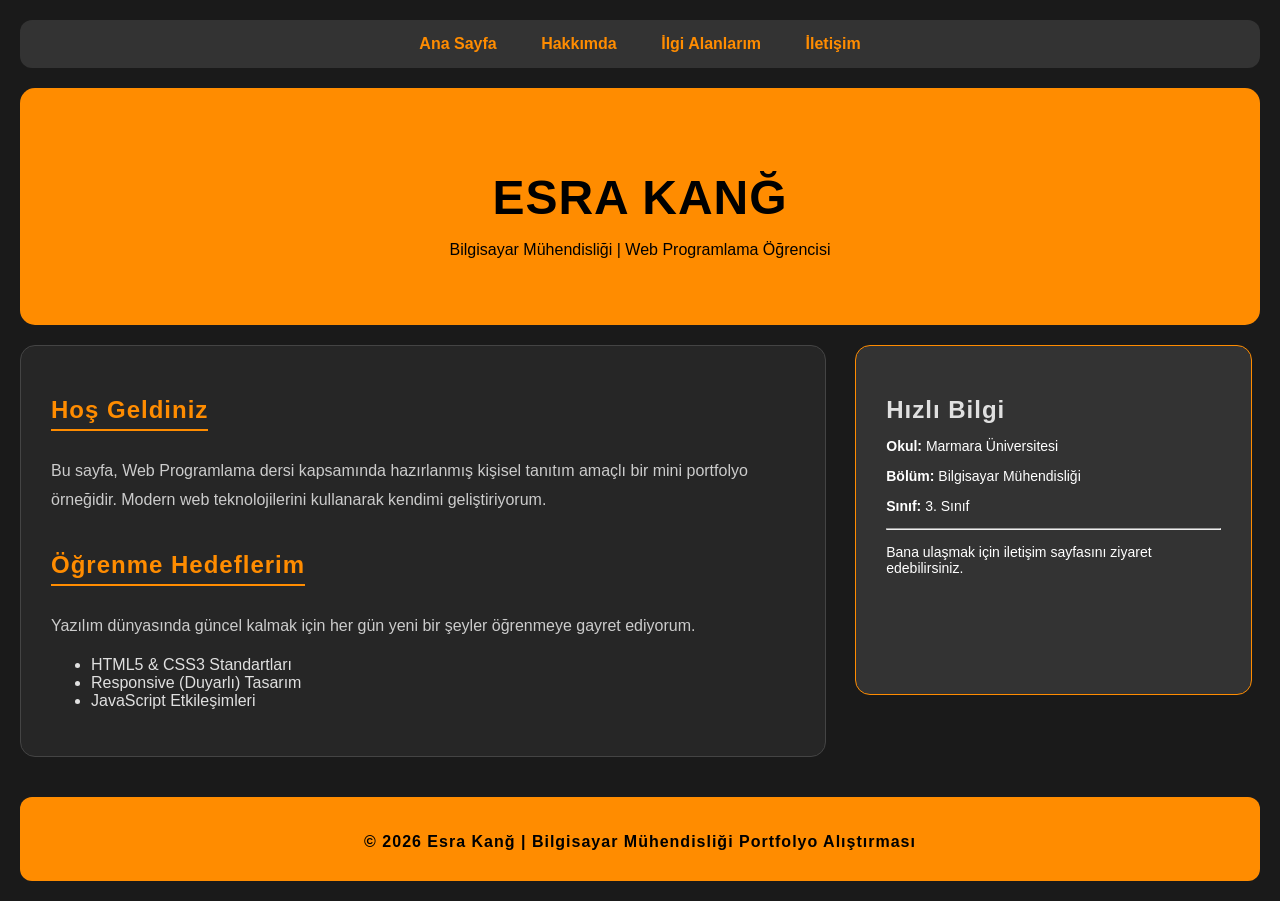
==== index.html @ e982a9cb "style.css eklendi" ====
<!DOCTYPE html>
<html lang="tr">
<head>
    <meta charset="UTF-8">
    <title>Esra Kanğ - Portfolyo</title>
    <link rel="stylesheet" href="style.css">
</head>
<body>

    <nav>
        <ul>
            <li><a href="index.html">Ana Sayfa</a></li>
            <li><a href="about.html">Hakkımda</a></li>
            <li><a href="interests.html">İlgi Alanlarım</a></li>
            <li><a href="contact.html">İletişim</a></li>
        </ul>
    </nav>

    <header>
        <h1>Esra Kanğ</h1>
        <p>Bilgisayar Mühendisliği | Web Programlama Öğrencisi</p>
    </header>

    <div class="container">
        <main>
            <h2>Hoş Geldiniz</h2>
            <p>Bu sayfa, Web Programlama dersi kapsamında hazırlanmış kişisel tanıtım amaçlı bir mini portfolyo örneğidir. Modern web teknolojilerini kullanarak kendimi geliştiriyorum.</p>
            
            <h2>Öğrenme Hedeflerim</h2>
            <p>Yazılım dünyasında güncel kalmak için her gün yeni bir şeyler öğrenmeye gayret ediyorum.</p>
            <ul>
                <li>HTML5 & CSS3 Standartları</li>
                <li>Responsive (Duyarlı) Tasarım</li>
                <li>JavaScript Etkileşimleri</li>
            </ul>
        </main>

        <aside>
            <h2>Hızlı Bilgi</h2>
            <p><strong>Okul:</strong> Marmara Üniversitesi</p>
            <p><strong>Bölüm:</strong> Bilgisayar Mühendisliği</p>
            <p><strong>Sınıf:</strong> 3. Sınıf</p>
            <hr>
            <p>Bana ulaşmak için iletişim sayfasını ziyaret edebilirsiniz.</p>
        </aside>
    </div>

    <footer>
        <p>© 2026 Esra Kanğ | Bilgisayar Mühendisliği Portfolyo Alıştırması</p>
    </footer>

</body>
</html>
---- style.css ----
/* GENEL AYARLAR */
body {
    font-family: 'Segoe UI', sans-serif;
    background-color: #1a1a1a; /* Koyu Siyah/Gri Arka Plan */
    color: #e0e0e0; /* Açık Gri Yazı Rengi */
    margin: 0;
    padding: 20px;
}

/* GRUP SEÇİCİ */
h1, h2, footer p {
    margin-bottom: 10px;
    letter-spacing: 1px;
}

/* HEADER - KOMPLE TURUNCU ALAN */
header {
    background-color: #ff8c00; /* Canlı Turuncu */
    color: #000; /* Turuncu üstüne siyah yazı daha okunaklı ve profesyonel durur */
    padding: 50px 20px;
    text-align: center;
    border-radius: 15px; /* Yumuşak Köşeler */
    margin-bottom: 20px;
}

header h1 {
    font-size: 3em;
    text-transform: uppercase;
}

/* NAVİGASYON */
nav {
    background-color: #333; /* Koyu Gri */
    padding: 15px;
    border-radius: 12px;
    margin-bottom: 20px;
    text-align: center;
}

nav ul {
    list-style: none;
    padding: 0;
    margin: 0;
}

nav ul li {
    display: inline-block; /* Hocanın istediği şart */
    margin: 0 20px;
}

nav ul li a {
    text-decoration: none;
    color: #ff8c00; /* Linkler turuncu */
    font-weight: bold;
    transition: 0.4s;
}

nav ul li a:hover {
    color: #fff;
    text-shadow: 0 0 5px #ff8c00; /* Parlama efekti */
}

/* İÇERİK ALANI */
.container {
    width: 100%;
}

main, aside {
    display: inline-block; /* Yan yana getirme */
    vertical-align: top;
    box-sizing: border-box;
    padding: 30px;
    border-radius: 15px;
    min-height: 350px;
}

main {
    width: 65%;
    background-color: #262626; /* Bir tık daha açık siyah */
    margin-right: 2%;
    border: 1px solid #444; /* İnce belirginlik çizgisi */
}

aside {
    width: 32%;
    background-color: #333; /* Yan menü */
    border: 1px solid #ff8c00; /* Yan menüye turuncu çerçeve */
}

/* HİYERARŞİK SEÇİCİLER */
main h2 {
    color: #ff8c00; /* İçerik başlıkları turuncu */
    border-bottom: 2px solid #ff8c00;
    display: inline-block;
    padding-bottom: 5px;
}

main p {
    line-height: 1.8;
    text-align: left;
    color: #ccc;
}

aside p {
    font-size: 14px;
    color: #fff;
}

/* FOOTER */
footer {
    text-align: center;
    margin-top: 40px;
    padding: 20px;
    background-color: #ff8c00; /* Alt kısım da turuncu */
    color: #000;
    font-weight: bold;
    border-radius: 12px;
}
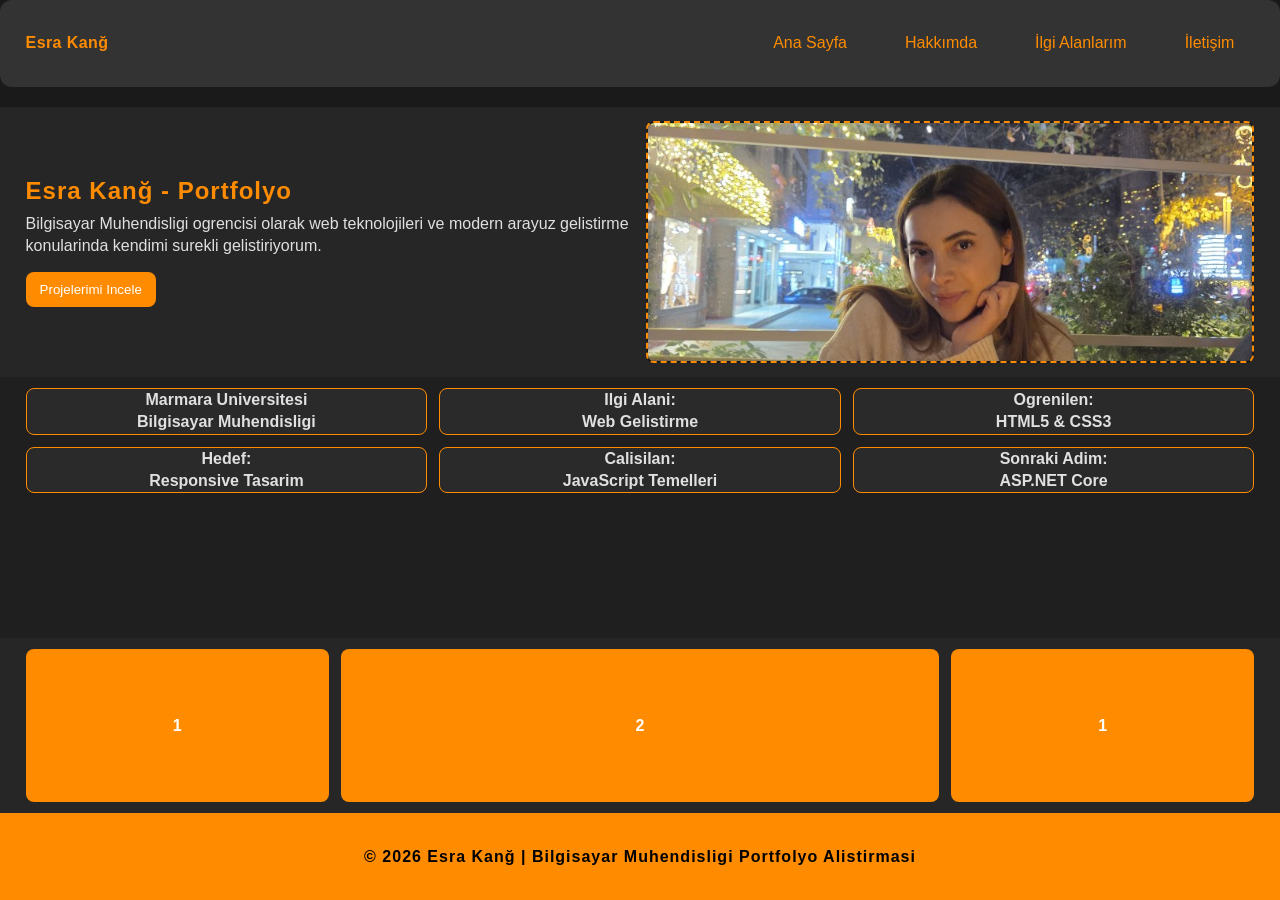
==== commit e46c621c: "flexbox lab" ====
--- a/index.html
+++ b/index.html
@@ -5,49 +5,47 @@
     <title>Esra Kanğ - Portfolyo</title>
     <link rel="stylesheet" href="style.css">
 </head>
-<body>
+<body class="flex-lab">
+    <div class="wrapper">
+        <nav class="navbar">
+            <div class="logo">Esra Kanğ</div>
+            <ul class="nav-links">
+                <li><a href="index.html">Ana Sayfa</a></li>
+                <li><a href="about.html">Hakkımda</a></li>
+                <li><a href="interests.html">İlgi Alanlarım</a></li>
+                <li><a href="contact.html">İletişim</a></li>
+            </ul>
+        </nav>
 
-    <nav>
-        <ul>
-            <li><a href="index.html">Ana Sayfa</a></li>
-            <li><a href="about.html">Hakkımda</a></li>
-            <li><a href="interests.html">İlgi Alanlarım</a></li>
-            <li><a href="contact.html">İletişim</a></li>
-        </ul>
-    </nav>
+        <section class="hero">
+            <div class="hero-text">
+                <h1>Esra Kanğ - Portfolyo</h1>
+                <p>Bilgisayar Muhendisligi ogrencisi olarak web teknolojileri ve modern arayuz gelistirme konularinda kendimi surekli gelistiriyorum.</p>
+                <button type="button">Projelerimi Incele</button>
+            </div>
+            <div class="hero-image" aria-label="Profil alani">
+                <img src="images/profil.png" alt="Esra Kanğ profil fotografi">
+            </div>
+        </section>
 
-    <header>
-        <h1>Esra Kanğ</h1>
-        <p>Bilgisayar Mühendisliği | Web Programlama Öğrencisi</p>
-    </header>
+        <section class="cards">
+            <article class="card">Marmara Universitesi<br>Bilgisayar Muhendisligi</article>
+            <article class="card">Ilgi Alani:<br>Web Gelistirme</article>
+            <article class="card">Ogrenilen:<br>HTML5 & CSS3</article>
+            <article class="card">Hedef:<br>Responsive Tasarim</article>
+            <article class="card">Calisilan:<br>JavaScript Temelleri</article>
+            <article class="card">Sonraki Adim:<br>ASP.NET Core</article>
+        </section>
 
-    <div class="container">
-        <main>
-            <h2>Hoş Geldiniz</h2>
-            <p>Bu sayfa, Web Programlama dersi kapsamında hazırlanmış kişisel tanıtım amaçlı bir mini portfolyo örneğidir. Modern web teknolojilerini kullanarak kendimi geliştiriyorum.</p>
-            
-            <h2>Öğrenme Hedeflerim</h2>
-            <p>Yazılım dünyasında güncel kalmak için her gün yeni bir şeyler öğrenmeye gayret ediyorum.</p>
-            <ul>
-                <li>HTML5 & CSS3 Standartları</li>
-                <li>Responsive (Duyarlı) Tasarım</li>
-                <li>JavaScript Etkileşimleri</li>
-            </ul>
-        </main>
+        <section class="grow-recap">
+            <div class="grow-box grow-1">1</div>
+            <div class="grow-box grow-2">2</div>
+            <div class="grow-box grow-3">1</div>
+        </section>
 
-        <aside>
-            <h2>Hızlı Bilgi</h2>
-            <p><strong>Okul:</strong> Marmara Üniversitesi</p>
-            <p><strong>Bölüm:</strong> Bilgisayar Mühendisliği</p>
-            <p><strong>Sınıf:</strong> 3. Sınıf</p>
-            <hr>
-            <p>Bana ulaşmak için iletişim sayfasını ziyaret edebilirsiniz.</p>
-        </aside>
+        <footer class="page-footer">
+            <p>© 2026 Esra Kanğ | Bilgisayar Muhendisligi Portfolyo Alistirmasi</p>
+        </footer>
     </div>
-
-    <footer>
-        <p>© 2026 Esra Kanğ | Bilgisayar Mühendisliği Portfolyo Alıştırması</p>
-    </footer>
-
 </body>
 </html>
--- a/style.css
+++ b/style.css
@@ -74,6 +74,19 @@
     min-height: 350px;
 }
 
+/* İletişim sayfasında main yüksekliği içeriğe göre ayarlansın */
+.contact-page main {
+    min-height: unset;
+    width: 100%;
+    margin-right: 0;
+}
+
+.about-page main {
+    min-height: unset;
+    width: 100%;
+    margin-right: 0;
+}
+
 main {
     width: 65%;
     background-color: #262626; /* Bir tık daha açık siyah */
@@ -106,7 +119,123 @@
     color: #fff;
 }
 
-/* FOOTER */
+
+/* ===== İLETİŞİM FORMU (Lab 3) ===== */
+.contact-container {
+    width: 90%;
+    max-width: 600px;
+    margin: 40px auto;
+    padding: 40px;
+    background-color: #262626;
+    border: 1px solid #ff8c00;
+    border-radius: 15px;
+    box-sizing: border-box;
+}
+
+.contact-container h2 {
+    color: #ff8c00;
+    text-align: center;
+    margin-bottom: 30px;
+    font-size: 1.6em;
+    border-bottom: 2px solid #ff8c00;
+    padding-bottom: 10px;
+}
+
+.contact-container label {
+    display: block;
+    font-weight: bold;
+    color: #e0e0e0;
+    margin-bottom: 6px;
+}
+
+input[type="text"],
+input[type="email"],
+input[type="password"],
+input[type="file"],
+select,
+textarea {
+    width: 100%;
+    padding: 12px;
+    margin-bottom: 20px;
+    background-color: #1a1a1a;
+    border: 1px solid #555;
+    border-radius: 8px;
+    color: #e0e0e0;
+    font-size: 14px;
+    box-sizing: border-box;
+}
+
+input[type="text"]:focus,
+input[type="email"]:focus,
+input[type="password"]:focus,
+select:focus,
+textarea:focus {
+    outline: none;
+    border-color: #ff8c00;
+}
+
+.radio-group,
+.checkbox-group {
+    background-color: #1a1a1a;
+    border: 1px solid #555;
+    border-radius: 8px;
+    padding: 14px 18px;
+    margin-bottom: 20px;
+}
+
+.radio-group label,
+.checkbox-group label {
+    font-weight: normal;
+    color: #ccc;
+    display: block;
+    margin-bottom: 8px;
+    cursor: pointer;
+}
+
+.radio-group label:last-child,
+.checkbox-group label:last-child {
+    margin-bottom: 0;
+}
+
+.form-buttons {
+    display: flex;
+    gap: 20px;
+    margin-top: 10px;
+}
+
+.btn-gonder {
+    flex: 1;
+    padding: 14px 20px;
+    background-color: #007bff;
+    color: #fff;
+    font-weight: bold;
+    font-size: 16px;
+    border: none;
+    border-radius: 8px;
+    cursor: pointer;
+    transition: 0.3s;
+}
+
+.btn-gonder:hover {
+    background-color: #0056b3;
+}
+
+.btn-temizle {
+    flex: 1;
+    padding: 14px 20px;
+    background-color: #dc3545;
+    color: #fff;
+    font-weight: bold;
+    font-size: 16px;
+    border: none;
+    border-radius: 8px;
+    cursor: pointer;
+    transition: 0.3s;
+}
+
+.btn-temizle:hover {
+    background-color: #a71d2a;
+}
 footer {
     text-align: center;
     margin-top: 40px;
@@ -115,4 +244,185 @@
     color: #000;
     font-weight: bold;
     border-radius: 12px;
+}
+
+/* ===== Flexbox Lab Sayfasi (PDF Gereksinimleri) ===== */
+body.flex-lab {
+    margin: 0;
+    padding: 0;
+    font-family: "Segoe UI", sans-serif;
+    background-color: #1a1a1a;
+    color: #e0e0e0;
+    overflow-x: hidden;
+}
+
+body.flex-lab .wrapper {
+    height: 100vh;
+    width: 100vw;
+    display: flex;
+    flex-direction: column;
+}
+
+body.flex-lab .navbar {
+    height: 10vh;
+    display: flex;
+    justify-content: space-between;
+    align-items: center;
+    padding: 0 2vw;
+    background-color: #333333;
+    color: #ff8c00;
+}
+
+body.flex-lab .logo {
+    font-weight: 700;
+    letter-spacing: 0.4px;
+}
+
+body.flex-lab .nav-links {
+    list-style: none;
+    display: flex;
+    gap: 18px;
+    margin: 0;
+    padding: 0;
+}
+
+body.flex-lab .nav-links a {
+    color: #ff8c00;
+    text-decoration: none;
+    font-weight: 500;
+}
+
+body.flex-lab .nav-links a:hover {
+    color: #ffffff;
+}
+
+body.flex-lab .hero {
+    height: 30vh;
+    display: flex;
+    flex-direction: row;
+    justify-content: space-between;
+    align-items: stretch;
+    gap: 16px;
+    padding: 1.6vh 2vw;
+    background-color: #262626;
+    box-sizing: border-box;
+}
+
+body.flex-lab .hero-text {
+    flex: 1;
+    display: flex;
+    flex-direction: column;
+    justify-content: center;
+}
+
+body.flex-lab .hero-text h1 {
+    margin: 0 0 8px;
+    font-size: 1.5rem;
+    color: #ff8c00;
+}
+
+body.flex-lab .hero-text p {
+    margin: 0 0 14px;
+    line-height: 1.4;
+}
+
+body.flex-lab .hero-text button {
+    width: fit-content;
+    border: none;
+    background-color: #ff8c00;
+    color: #ffffff;
+    padding: 10px 14px;
+    border-radius: 8px;
+    cursor: pointer;
+}
+
+body.flex-lab .hero-image {
+    flex: 1;
+    display: flex;
+    justify-content: center;
+    align-items: center;
+    border: 2px dashed #ff8c00;
+    border-radius: 8px;
+    background-color: #1a1a1a;
+    color: #ff8c00;
+    font-weight: 600;
+    overflow: hidden;
+}
+
+body.flex-lab .hero-image img {
+    width: 100%;
+    height: 100%;
+    object-fit: cover;
+    display: block;
+}
+
+body.flex-lab .cards {
+    height: 30vh;
+    display: flex;
+    flex-wrap: wrap;
+    gap: 12px;
+    padding: 1.2vh 2vw;
+    align-content: flex-start;
+    box-sizing: border-box;
+    background-color: #1f1f1f;
+}
+
+body.flex-lab .card {
+    flex: 1 1 calc(33.33% - 12px);
+    min-width: 180px;
+    display: flex;
+    justify-content: center;
+    align-items: center;
+    border-radius: 8px;
+    background-color: #2a2a2a;
+    border: 1px solid #ff8c00;
+    color: #e0e0e0;
+    font-weight: 600;
+    text-align: center;
+    line-height: 1.4;
+}
+
+body.flex-lab .grow-recap {
+    height: 20vh;
+    display: flex;
+    align-items: stretch;
+    gap: 12px;
+    padding: 1.2vh 2vw;
+    box-sizing: border-box;
+    background-color: #262626;
+}
+
+body.flex-lab .grow-box {
+    display: flex;
+    justify-content: center;
+    align-items: center;
+    border-radius: 8px;
+    background-color: #ff8c00;
+    color: #ffffff;
+    font-weight: 700;
+}
+
+body.flex-lab .grow-1,
+body.flex-lab .grow-3 {
+    flex-grow: 1;
+}
+
+body.flex-lab .grow-2 {
+    flex-grow: 2;
+}
+
+body.flex-lab .page-footer {
+    height: 10vh;
+    display: flex;
+    justify-content: center;
+    align-items: center;
+    margin: 0;
+    padding: 0;
+    border-radius: 0;
+    background-color: #ff8c00;
+    color: #000000;
+}
+
+body.flex-lab .page-footer p {
+    margin: 0;
 }
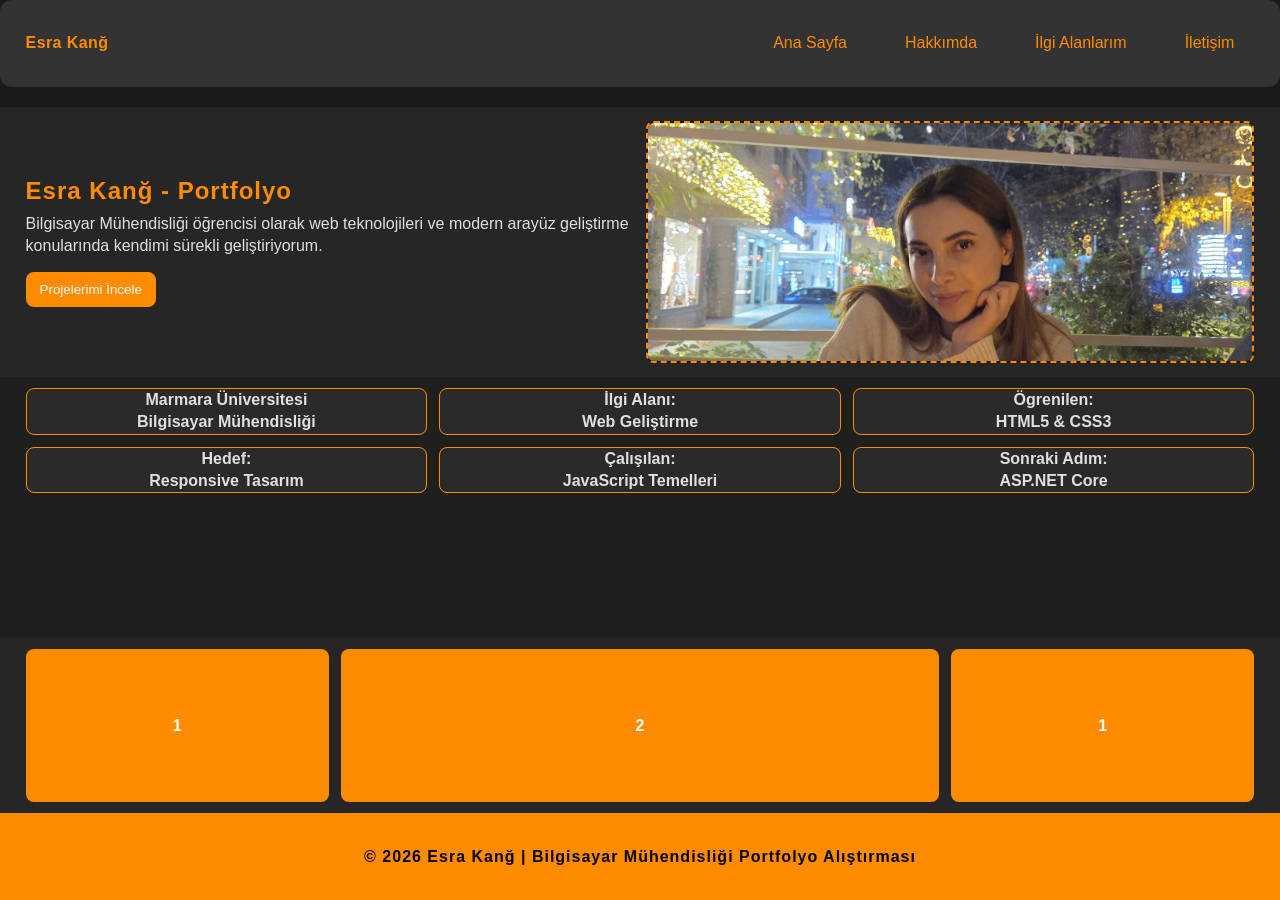
==== commit 73fd00ac: "yazım hataları giderildi." ====
--- a/index.html
+++ b/index.html
@@ -20,21 +20,21 @@
         <section class="hero">
             <div class="hero-text">
                 <h1>Esra Kanğ - Portfolyo</h1>
-                <p>Bilgisayar Muhendisligi ogrencisi olarak web teknolojileri ve modern arayuz gelistirme konularinda kendimi surekli gelistiriyorum.</p>
-                <button type="button">Projelerimi Incele</button>
+                <p>Bilgisayar Mühendisliği öğrencisi olarak web teknolojileri ve modern arayüz geliştirme konularında kendimi sürekli geliştiriyorum.</p>
+                <button type="button">Projelerimi İncele</button>
             </div>
             <div class="hero-image" aria-label="Profil alani">
-                <img src="images/profil.png" alt="Esra Kanğ profil fotografi">
+                <img src="images/profil.png" alt="Esra Kanğ profil fotografı">
             </div>
         </section>
 
         <section class="cards">
-            <article class="card">Marmara Universitesi<br>Bilgisayar Muhendisligi</article>
-            <article class="card">Ilgi Alani:<br>Web Gelistirme</article>
-            <article class="card">Ogrenilen:<br>HTML5 & CSS3</article>
-            <article class="card">Hedef:<br>Responsive Tasarim</article>
-            <article class="card">Calisilan:<br>JavaScript Temelleri</article>
-            <article class="card">Sonraki Adim:<br>ASP.NET Core</article>
+            <article class="card">Marmara Üniversitesi<br>Bilgisayar Mühendisliği</article>
+            <article class="card">İlgi Alanı:<br>Web Geliştirme</article>
+            <article class="card">Ögrenilen:<br>HTML5 & CSS3</article>
+            <article class="card">Hedef:<br>Responsive Tasarım</article>
+            <article class="card">Çalışılan:<br>JavaScript Temelleri</article>
+            <article class="card">Sonraki Adım:<br>ASP.NET Core</article>
         </section>
 
         <section class="grow-recap">
@@ -44,8 +44,8 @@
         </section>
 
         <footer class="page-footer">
-            <p>© 2026 Esra Kanğ | Bilgisayar Muhendisligi Portfolyo Alistirmasi</p>
+            <p>© 2026 Esra Kanğ | Bilgisayar Mühendisliği Portfolyo Alıştırması</p>
         </footer>
     </div>
 </body>
-</html>+</html>
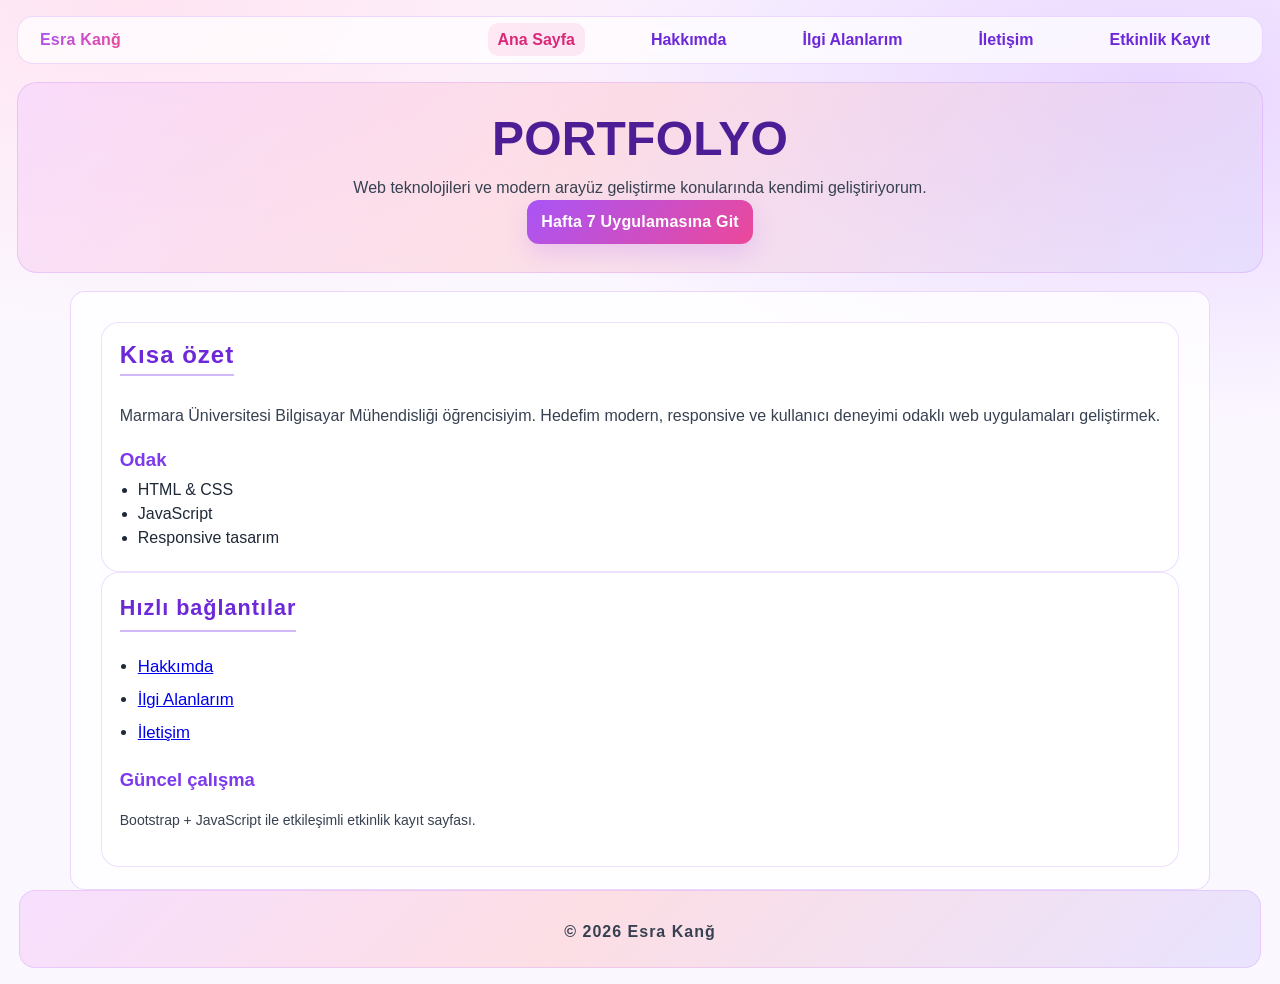
==== commit 66264f44: "Hafta 7: Bootstrap+JS sayfası ve pastel tema" ====
--- a/index.html
+++ b/index.html
@@ -2,49 +2,57 @@
 <html lang="tr">
 <head>
     <meta charset="UTF-8">
+    <meta name="viewport" content="width=device-width, initial-scale=1" />
     <title>Esra Kanğ - Portfolyo</title>
     <link rel="stylesheet" href="style.css">
 </head>
-<body class="flex-lab">
-    <div class="wrapper">
-        <nav class="navbar">
-            <div class="logo">Esra Kanğ</div>
-            <ul class="nav-links">
-                <li><a href="index.html">Ana Sayfa</a></li>
+<body class="site">
+    <div class="site-shell">
+        <nav class="site-nav" aria-label="Ana menü">
+            <a class="site-logo" href="index.html">Esra Kanğ</a>
+            <ul class="site-links">
+                <li><a href="index.html" aria-current="page">Ana Sayfa</a></li>
                 <li><a href="about.html">Hakkımda</a></li>
                 <li><a href="interests.html">İlgi Alanlarım</a></li>
                 <li><a href="contact.html">İletişim</a></li>
+                <li><a href="hafta7.html">Etkinlik Kayıt</a></li>
             </ul>
         </nav>
 
-        <section class="hero">
-            <div class="hero-text">
-                <h1>Esra Kanğ - Portfolyo</h1>
-                <p>Bilgisayar Mühendisliği öğrencisi olarak web teknolojileri ve modern arayüz geliştirme konularında kendimi sürekli geliştiriyorum.</p>
-                <button type="button">Projelerimi İncele</button>
-            </div>
-            <div class="hero-image" aria-label="Profil alani">
-                <img src="images/profil.png" alt="Esra Kanğ profil fotografı">
-            </div>
-        </section>
+        <header class="site-hero">
+            <h1>Portfolyo</h1>
+            <p>Web teknolojileri ve modern arayüz geliştirme konularında kendimi geliştiriyorum.</p>
+            <p class="hero-cta">
+                <a class="cta-button" href="hafta7.html">Hafta 7 Uygulamasına Git</a>
+            </p>
+        </header>
 
-        <section class="cards">
-            <article class="card">Marmara Üniversitesi<br>Bilgisayar Mühendisliği</article>
-            <article class="card">İlgi Alanı:<br>Web Geliştirme</article>
-            <article class="card">Ögrenilen:<br>HTML5 & CSS3</article>
-            <article class="card">Hedef:<br>Responsive Tasarım</article>
-            <article class="card">Çalışılan:<br>JavaScript Temelleri</article>
-            <article class="card">Sonraki Adım:<br>ASP.NET Core</article>
-        </section>
+        <main class="site-main two-col two-col--wide-sidebar">
+            <section class="site-card">
+                <h2>Kısa özet</h2>
+                <p>Marmara Üniversitesi Bilgisayar Mühendisliği öğrencisiyim. Hedefim modern, responsive ve kullanıcı deneyimi odaklı web uygulamaları geliştirmek.</p>
+                <h3>Odak</h3>
+                <ul>
+                    <li>HTML &amp; CSS</li>
+                    <li>JavaScript</li>
+                    <li>Responsive tasarım</li>
+                </ul>
+            </section>
 
-        <section class="grow-recap">
-            <div class="grow-box grow-1">1</div>
-            <div class="grow-box grow-2">2</div>
-            <div class="grow-box grow-3">1</div>
-        </section>
+            <aside class="site-card site-card--sidebar">
+                <h2>Hızlı bağlantılar</h2>
+                <ul>
+                    <li><a href="about.html">Hakkımda</a></li>
+                    <li><a href="interests.html">İlgi Alanlarım</a></li>
+                    <li><a href="contact.html">İletişim</a></li>
+                </ul>
+                <h3>Güncel çalışma</h3>
+                <p>Bootstrap + JavaScript ile etkileşimli etkinlik kayıt sayfası.</p>
+            </aside>
+        </main>
 
-        <footer class="page-footer">
-            <p>© 2026 Esra Kanğ | Bilgisayar Mühendisliği Portfolyo Alıştırması</p>
+        <footer class="site-footer">
+            <p>© 2026 Esra Kanğ</p>
         </footer>
     </div>
 </body>
--- a/style.css
+++ b/style.css
@@ -1,8 +1,10 @@
 /* GENEL AYARLAR */
 body {
     font-family: 'Segoe UI', sans-serif;
-    background-color: #1a1a1a; /* Koyu Siyah/Gri Arka Plan */
-    color: #e0e0e0; /* Açık Gri Yazı Rengi */
+    background: radial-gradient(1200px 600px at 10% 0%, #ffe4f2 0%, rgba(255, 228, 242, 0) 55%),
+        radial-gradient(1200px 600px at 90% 10%, #e9d5ff 0%, rgba(233, 213, 255, 0) 55%),
+        #fbf7ff;
+    color: #1f2937;
     margin: 0;
     padding: 20px;
 }
@@ -13,14 +15,15 @@
     letter-spacing: 1px;
 }
 
-/* HEADER - KOMPLE TURUNCU ALAN */
+/* HEADER */
 header {
-    background-color: #ff8c00; /* Canlı Turuncu */
-    color: #000; /* Turuncu üstüne siyah yazı daha okunaklı ve profesyonel durur */
+    background: linear-gradient(135deg, #f5d0fe 0%, #fecdd3 45%, #ddd6fe 100%);
+    color: #1f2937;
     padding: 50px 20px;
     text-align: center;
-    border-radius: 15px; /* Yumuşak Köşeler */
+    border-radius: 15px;
     margin-bottom: 20px;
+    border: 1px solid rgba(168, 85, 247, 0.25);
 }
 
 header h1 {
@@ -30,11 +33,13 @@
 
 /* NAVİGASYON */
 nav {
-    background-color: #333; /* Koyu Gri */
+    background-color: rgba(255, 255, 255, 0.7);
+    backdrop-filter: blur(10px);
     padding: 15px;
     border-radius: 12px;
     margin-bottom: 20px;
     text-align: center;
+    border: 1px solid rgba(168, 85, 247, 0.22);
 }
 
 nav ul {
@@ -44,20 +49,20 @@
 }
 
 nav ul li {
-    display: inline-block; /* Hocanın istediği şart */
+    display: inline-block;
     margin: 0 20px;
 }
 
 nav ul li a {
     text-decoration: none;
-    color: #ff8c00; /* Linkler turuncu */
+    color: #7c3aed;
     font-weight: bold;
     transition: 0.4s;
 }
 
 nav ul li a:hover {
-    color: #fff;
-    text-shadow: 0 0 5px #ff8c00; /* Parlama efekti */
+    color: #db2777;
+    text-shadow: none;
 }
 
 /* İÇERİK ALANI */
@@ -66,7 +71,7 @@
 }
 
 main, aside {
-    display: inline-block; /* Yan yana getirme */
+    display: inline-block;
     vertical-align: top;
     box-sizing: border-box;
     padding: 30px;
@@ -74,7 +79,6 @@
     min-height: 350px;
 }
 
-/* İletişim sayfasında main yüksekliği içeriğe göre ayarlansın */
 .contact-page main {
     min-height: unset;
     width: 100%;
@@ -89,21 +93,21 @@
 
 main {
     width: 65%;
-    background-color: #262626; /* Bir tık daha açık siyah */
+    background-color: rgba(255, 255, 255, 0.78);
     margin-right: 2%;
-    border: 1px solid #444; /* İnce belirginlik çizgisi */
+    border: 1px solid rgba(168, 85, 247, 0.22);
 }
 
 aside {
     width: 32%;
-    background-color: #333; /* Yan menü */
-    border: 1px solid #ff8c00; /* Yan menüye turuncu çerçeve */
+    background-color: rgba(255, 255, 255, 0.65); /* Yan menü */
+    border: 1px solid rgba(236, 72, 153, 0.25);
 }
 
 /* HİYERARŞİK SEÇİCİLER */
 main h2 {
-    color: #ff8c00; /* İçerik başlıkları turuncu */
-    border-bottom: 2px solid #ff8c00;
+    color: #7c3aed;
+    border-bottom: 2px solid rgba(124, 58, 237, 0.35);
     display: inline-block;
     padding-bottom: 5px;
 }
@@ -111,12 +115,12 @@
 main p {
     line-height: 1.8;
     text-align: left;
-    color: #ccc;
+    color: #374151;
 }
 
 aside p {
     font-size: 14px;
-    color: #fff;
+    color: #374151;
 }
 
 
@@ -126,25 +130,25 @@
     max-width: 600px;
     margin: 40px auto;
     padding: 40px;
-    background-color: #262626;
-    border: 1px solid #ff8c00;
+    background-color: rgba(255, 255, 255, 0.8);
+    border: 1px solid rgba(168, 85, 247, 0.22);
     border-radius: 15px;
     box-sizing: border-box;
 }
 
 .contact-container h2 {
-    color: #ff8c00;
+    color: #7c3aed;
     text-align: center;
     margin-bottom: 30px;
     font-size: 1.6em;
-    border-bottom: 2px solid #ff8c00;
+    border-bottom: 2px solid rgba(124, 58, 237, 0.35);
     padding-bottom: 10px;
 }
 
 .contact-container label {
     display: block;
     font-weight: bold;
-    color: #e0e0e0;
+    color: #374151;
     margin-bottom: 6px;
 }
 
@@ -157,10 +161,10 @@
     width: 100%;
     padding: 12px;
     margin-bottom: 20px;
-    background-color: #1a1a1a;
-    border: 1px solid #555;
-    border-radius: 8px;
-    color: #e0e0e0;
+    background-color: rgba(255, 255, 255, 0.9);
+    border: 1px solid rgba(124, 58, 237, 0.22);
+    border-radius: 8px;
+    color: #111827;
     font-size: 14px;
     box-sizing: border-box;
 }
@@ -171,13 +175,14 @@
 select:focus,
 textarea:focus {
     outline: none;
-    border-color: #ff8c00;
+    border-color: rgba(236, 72, 153, 0.6);
+    box-shadow: 0 0 0 4px rgba(236, 72, 153, 0.12);
 }
 
 .radio-group,
 .checkbox-group {
-    background-color: #1a1a1a;
-    border: 1px solid #555;
+    background-color: rgba(255, 255, 255, 0.85);
+    border: 1px solid rgba(124, 58, 237, 0.18);
     border-radius: 8px;
     padding: 14px 18px;
     margin-bottom: 20px;
@@ -186,7 +191,7 @@
 .radio-group label,
 .checkbox-group label {
     font-weight: normal;
-    color: #ccc;
+    color: #374151;
     display: block;
     margin-bottom: 8px;
     cursor: pointer;
@@ -206,7 +211,7 @@
 .btn-gonder {
     flex: 1;
     padding: 14px 20px;
-    background-color: #007bff;
+    background: linear-gradient(135deg, #a855f7 0%, #ec4899 100%);
     color: #fff;
     font-weight: bold;
     font-size: 16px;
@@ -217,13 +222,13 @@
 }
 
 .btn-gonder:hover {
-    background-color: #0056b3;
+    filter: brightness(0.98);
 }
 
 .btn-temizle {
     flex: 1;
     padding: 14px 20px;
-    background-color: #dc3545;
+    background: linear-gradient(135deg, #fb7185 0%, #f472b6 100%);
     color: #fff;
     font-weight: bold;
     font-size: 16px;
@@ -234,25 +239,28 @@
 }
 
 .btn-temizle:hover {
-    background-color: #a71d2a;
+    filter: brightness(0.98);
 }
 footer {
     text-align: center;
     margin-top: 40px;
     padding: 20px;
-    background-color: #ff8c00; /* Alt kısım da turuncu */
-    color: #000;
+    background: linear-gradient(135deg, rgba(245, 208, 254, 0.75) 0%, rgba(254, 205, 211, 0.75) 45%, rgba(221, 214, 254, 0.75) 100%);
+    color: #1f2937;
     font-weight: bold;
     border-radius: 12px;
-}
-
-/* ===== Flexbox Lab Sayfasi (PDF Gereksinimleri) ===== */
+    border: 1px solid rgba(168, 85, 247, 0.18);
+}
+
+/* ===== Flexbox Lab Sayfasi ===== */
 body.flex-lab {
     margin: 0;
     padding: 0;
     font-family: "Segoe UI", sans-serif;
-    background-color: #1a1a1a;
-    color: #e0e0e0;
+    background: radial-gradient(1200px 600px at 10% 0%, #ffe4f2 0%, rgba(255, 228, 242, 0) 55%),
+        radial-gradient(1200px 600px at 90% 10%, #e9d5ff 0%, rgba(233, 213, 255, 0) 55%),
+        #fbf7ff;
+    color: #1f2937;
     overflow-x: hidden;
 }
 
@@ -269,8 +277,10 @@
     justify-content: space-between;
     align-items: center;
     padding: 0 2vw;
-    background-color: #333333;
-    color: #ff8c00;
+    background-color: rgba(255, 255, 255, 0.7);
+    backdrop-filter: blur(10px);
+    color: #7c3aed;
+    border-bottom: 1px solid rgba(168, 85, 247, 0.18);
 }
 
 body.flex-lab .logo {
@@ -287,13 +297,13 @@
 }
 
 body.flex-lab .nav-links a {
-    color: #ff8c00;
+    color: #7c3aed;
     text-decoration: none;
     font-weight: 500;
 }
 
 body.flex-lab .nav-links a:hover {
-    color: #ffffff;
+    color: #db2777;
 }
 
 body.flex-lab .hero {
@@ -304,7 +314,7 @@
     align-items: stretch;
     gap: 16px;
     padding: 1.6vh 2vw;
-    background-color: #262626;
+    background-color: rgba(255, 255, 255, 0.7);
     box-sizing: border-box;
 }
 
@@ -318,7 +328,7 @@
 body.flex-lab .hero-text h1 {
     margin: 0 0 8px;
     font-size: 1.5rem;
-    color: #ff8c00;
+    color: #7c3aed;
 }
 
 body.flex-lab .hero-text p {
@@ -329,7 +339,7 @@
 body.flex-lab .hero-text button {
     width: fit-content;
     border: none;
-    background-color: #ff8c00;
+    background: linear-gradient(135deg, #a855f7 0%, #ec4899 100%);
     color: #ffffff;
     padding: 10px 14px;
     border-radius: 8px;
@@ -341,10 +351,10 @@
     display: flex;
     justify-content: center;
     align-items: center;
-    border: 2px dashed #ff8c00;
-    border-radius: 8px;
-    background-color: #1a1a1a;
-    color: #ff8c00;
+    border: 2px dashed rgba(236, 72, 153, 0.55);
+    border-radius: 8px;
+    background-color: rgba(255, 255, 255, 0.65);
+    color: #7c3aed;
     font-weight: 600;
     overflow: hidden;
 }
@@ -364,7 +374,7 @@
     padding: 1.2vh 2vw;
     align-content: flex-start;
     box-sizing: border-box;
-    background-color: #1f1f1f;
+    background-color: rgba(255, 255, 255, 0.65);
 }
 
 body.flex-lab .card {
@@ -374,9 +384,9 @@
     justify-content: center;
     align-items: center;
     border-radius: 8px;
-    background-color: #2a2a2a;
-    border: 1px solid #ff8c00;
-    color: #e0e0e0;
+    background-color: rgba(255, 255, 255, 0.85);
+    border: 1px solid rgba(168, 85, 247, 0.22);
+    color: #1f2937;
     font-weight: 600;
     text-align: center;
     line-height: 1.4;
@@ -389,7 +399,7 @@
     gap: 12px;
     padding: 1.2vh 2vw;
     box-sizing: border-box;
-    background-color: #262626;
+    background-color: rgba(255, 255, 255, 0.72);
 }
 
 body.flex-lab .grow-box {
@@ -397,7 +407,7 @@
     justify-content: center;
     align-items: center;
     border-radius: 8px;
-    background-color: #ff8c00;
+    background: linear-gradient(135deg, #a855f7 0%, #ec4899 100%);
     color: #ffffff;
     font-weight: 700;
 }
@@ -419,10 +429,252 @@
     margin: 0;
     padding: 0;
     border-radius: 0;
-    background-color: #ff8c00;
-    color: #000000;
+    background: linear-gradient(135deg, rgba(245, 208, 254, 0.75) 0%, rgba(254, 205, 211, 0.75) 45%, rgba(221, 214, 254, 0.75) 100%);
+    color: #1f2937;
 }
 
 body.flex-lab .page-footer p {
     margin: 0;
-}+}
+
+/* ===== Index hero CTA ===== */
+.hero-cta {
+    margin-top: 12px;
+}
+
+.cta-button {
+    display: inline-block;
+    padding: 10px 14px;
+    border-radius: 12px;
+    background: linear-gradient(135deg, #a855f7 0%, #ec4899 100%);
+    color: #fff;
+    text-decoration: none;
+    font-weight: 700;
+    letter-spacing: 0.2px;
+    box-shadow: 0 10px 24px rgba(168, 85, 247, 0.2);
+    transition: transform 0.15s ease, filter 0.15s ease;
+}
+
+.cta-button:hover {
+    transform: translateY(-1px);
+    filter: brightness(0.99);
+}
+
+/* ===== Ortak site şablonu (tüm sayfalar) ===== */
+body.site {
+    margin: 0;
+    padding: 0;
+    font-family: "Segoe UI", sans-serif;
+    overflow-x: hidden;
+}
+
+/* Eski layout kuralları (main/aside) yeni şablonu ezmesin */
+body.site main,
+body.site aside {
+    display: block;
+    width: auto;
+    min-height: 0;
+    /* Not: padding/background/border gibi görsel şeyleri burada sıfırlamıyoruz.
+       Çünkü .site-card gibi sınıflar bu değerleri kendisi veriyor. */
+}
+
+.site-shell {
+    min-height: 100vh;
+    display: flex;
+    flex-direction: column;
+}
+
+.site-nav {
+    position: sticky;
+    top: 0;
+    z-index: 10;
+    display: flex;
+    align-items: center;
+    justify-content: space-between;
+    gap: 16px;
+    padding: 14px 22px;
+    margin: 16px auto 0;
+    width: min(1200px, calc(100% - 32px));
+    border-radius: 16px;
+    background-color: rgba(255, 255, 255, 0.72);
+    backdrop-filter: blur(10px);
+    border: 1px solid rgba(168, 85, 247, 0.20);
+}
+
+.site-logo {
+    font-weight: 800;
+    letter-spacing: 0.2px;
+    text-decoration: none;
+    background: linear-gradient(135deg, #a855f7 0%, #ec4899 100%);
+    -webkit-background-clip: text;
+    background-clip: text;
+    color: transparent;
+    white-space: nowrap;
+}
+
+.site-links {
+    list-style: none;
+    display: flex;
+    gap: 16px;
+    margin: 0;
+    padding: 0;
+    flex-wrap: wrap;
+    justify-content: flex-end;
+}
+
+.site-links a {
+    text-decoration: none;
+    color: #6d28d9;
+    font-weight: 600;
+    padding: 8px 10px;
+    border-radius: 10px;
+    transition: background-color 0.2s ease, color 0.2s ease;
+}
+
+.site-links a:hover,
+.site-links a[aria-current="page"] {
+    background-color: rgba(236, 72, 153, 0.10);
+    color: #db2777;
+}
+
+.site-hero {
+    width: min(1200px, calc(100% - 32px));
+    margin: 18px auto 0;
+    padding: 28px 22px;
+    border-radius: 20px;
+    background: linear-gradient(135deg, rgba(245, 208, 254, 0.55) 0%, rgba(254, 205, 211, 0.55) 45%, rgba(221, 214, 254, 0.55) 100%);
+    border: 1px solid rgba(168, 85, 247, 0.18);
+}
+
+.site-hero h1 {
+    margin: 0 0 10px;
+    color: #4c1d95;
+    letter-spacing: 0.2px;
+}
+
+.site-hero p {
+    margin: 0;
+    color: #374151;
+    line-height: 1.5;
+}
+
+.site-main {
+    width: min(1200px, calc(100% - 32px));
+    margin: 18px auto 0;
+    display: grid;
+    grid-template-columns: 1fr;
+    gap: 14px;
+    padding-bottom: 22px;
+    justify-content: stretch;
+    align-content: start;
+}
+
+.site-card {
+    background-color: rgba(255, 255, 255, 0.82);
+    border: 1px solid rgba(168, 85, 247, 0.18);
+    border-radius: 18px;
+    padding: 18px 18px;
+    box-sizing: border-box;
+    min-width: 0;
+}
+
+.site-card h2 {
+    margin: 0 0 10px;
+    color: #6d28d9;
+}
+
+.site-card h3 {
+    margin: 18px 0 8px;
+    color: #7c3aed;
+}
+
+.site-card p {
+    color: #374151;
+}
+
+.site-card ul,
+.site-card ol {
+    margin: 10px 0 0;
+    padding-left: 18px;
+}
+
+.site-card li {
+    margin: 6px 0;
+}
+
+.site-card dl {
+    margin: 10px 0 0;
+}
+
+.site-card dt {
+    font-weight: 800;
+    color: #4c1d95;
+    margin-top: 10px;
+}
+
+.site-card dd {
+    margin: 4px 0 0 0;
+    color: #374151;
+}
+
+/* Ana sayfa sağ kart: daha büyük tipografi */
+.site-card--sidebar {
+    font-size: 1.05rem;
+    line-height: 1.6;
+}
+
+.site-card--sidebar h2 {
+    font-size: 1.35rem;
+    margin-bottom: 12px;
+}
+
+.site-card--sidebar h3 {
+    font-size: 1.15rem;
+}
+
+.site-card--sidebar a {
+    font-size: 1.05rem;
+}
+
+.site-footer {
+    margin-top: auto;
+    width: min(1200px, calc(100% - 32px));
+    margin-left: auto;
+    margin-right: auto;
+    margin-bottom: 16px;
+    padding: 16px 20px;
+    border-radius: 16px;
+    background: linear-gradient(135deg, rgba(245, 208, 254, 0.60) 0%, rgba(254, 205, 211, 0.60) 45%, rgba(221, 214, 254, 0.60) 100%);
+    border: 1px solid rgba(168, 85, 247, 0.16);
+    color: #374151;
+    font-weight: 700;
+    text-align: center;
+}
+
+@media (min-width: 900px) {
+    .site-main.two-col {
+        /* Sağ kolon dar kalmasın: min genişlik ver */
+        grid-template-columns: minmax(0, 2.2fr) minmax(360px, 1fr);
+        align-items: start;
+    }
+}
+
+@media (min-width: 1200px) {
+    .site-main.two-col {
+        grid-template-columns: minmax(0, 2fr) minmax(420px, 1fr);
+    }
+}
+
+/* Ana sayfa: sağ sidebar daha geniş olsun (kırılmayı azaltır) */
+@media (min-width: 900px) {
+    .site-main.two-col.two-col--wide-sidebar {
+        /* fr track’lar tüm alanı doldursun */
+        grid-template-columns: 2fr 1.2fr;
+    }
+}
+
+@media (min-width: 1200px) {
+    .site-main.two-col.two-col--wide-sidebar {
+        grid-template-columns: 2fr 1.25fr;
+    }
+}
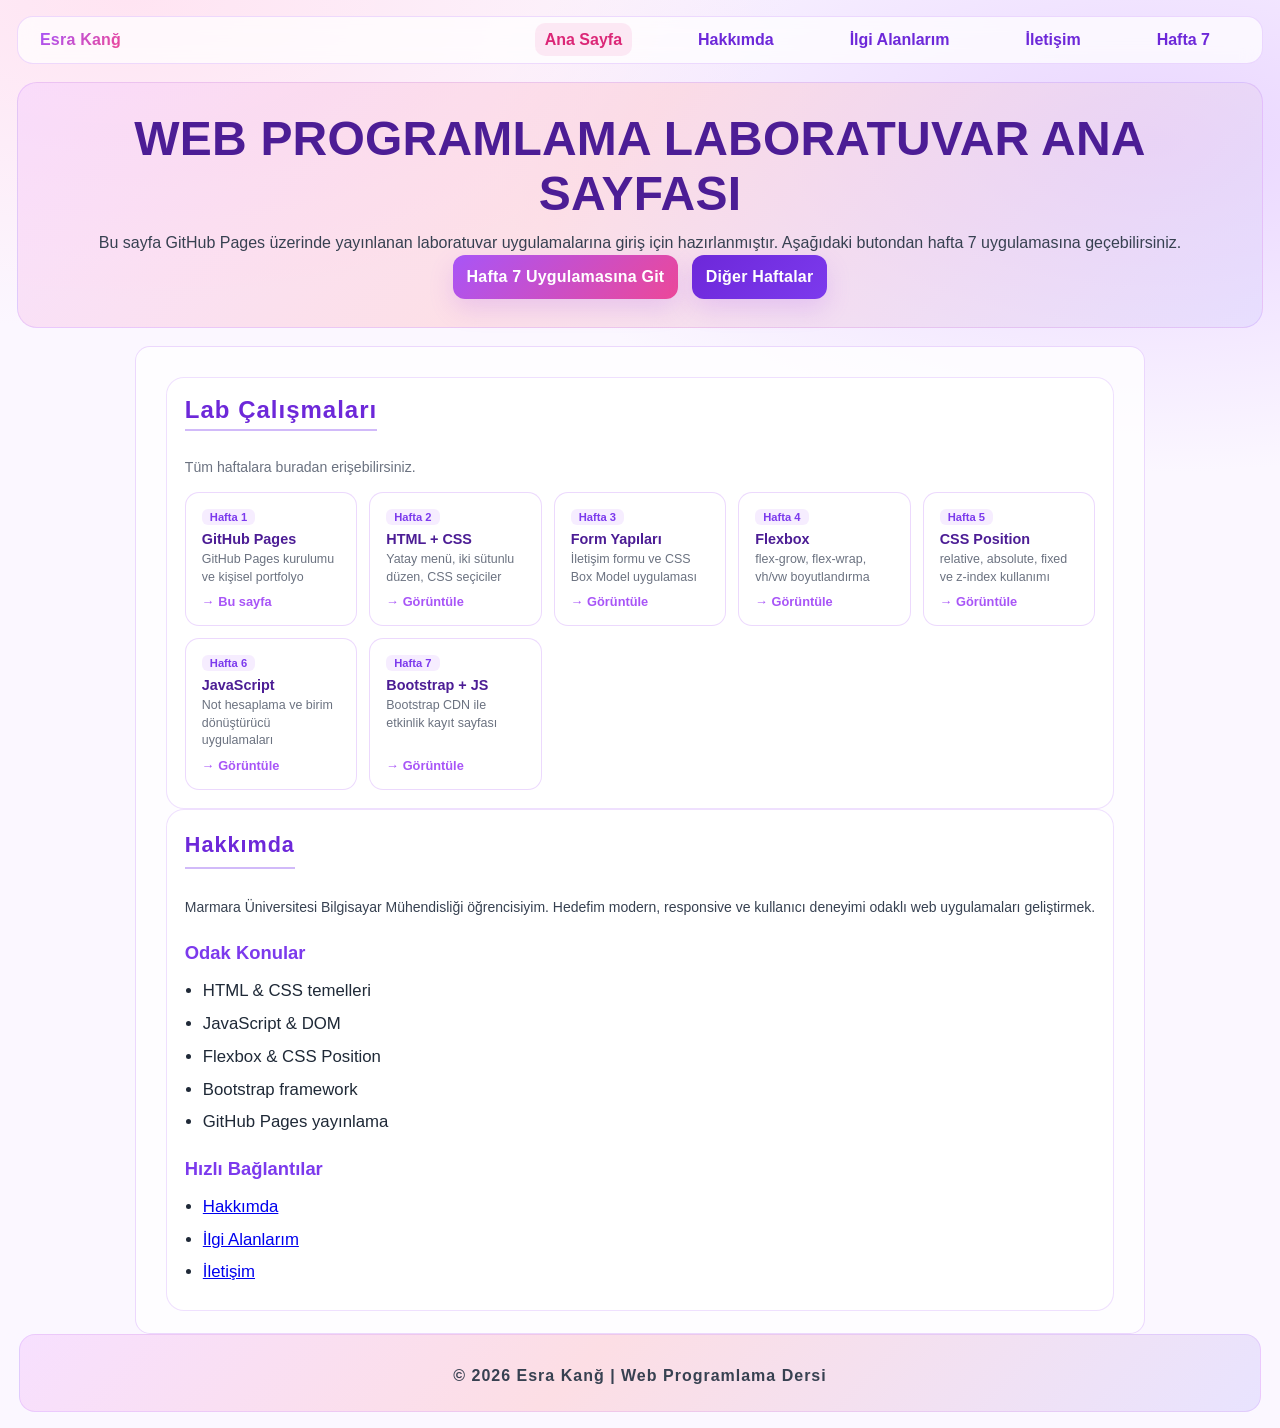
==== commit 03be32d1: "Tüm lab çalışmaları eklendi (Hafta 1-7)" ====
--- a/index.html
+++ b/index.html
@@ -3,7 +3,7 @@
 <head>
     <meta charset="UTF-8">
     <meta name="viewport" content="width=device-width, initial-scale=1" />
-    <title>Esra Kanğ - Portfolyo</title>
+    <title>Esra Kanğ - Web Programlama Lab'ları</title>
     <link rel="stylesheet" href="style.css">
 </head>
 <body class="site">
@@ -15,44 +15,102 @@
                 <li><a href="about.html">Hakkımda</a></li>
                 <li><a href="interests.html">İlgi Alanlarım</a></li>
                 <li><a href="contact.html">İletişim</a></li>
-                <li><a href="hafta7.html">Etkinlik Kayıt</a></li>
+                <li><a href="hafta7.html">Hafta 7</a></li>
             </ul>
         </nav>
 
         <header class="site-hero">
-            <h1>Portfolyo</h1>
-            <p>Web teknolojileri ve modern arayüz geliştirme konularında kendimi geliştiriyorum.</p>
+            <h1>Web Programlama Laboratuvar Ana Sayfası</h1>
+            <p>Bu sayfa GitHub Pages üzerinde yayınlanan laboratuvar uygulamalarına giriş için hazırlanmıştır. Aşağıdaki butondan hafta 7 uygulamasına geçebilirsiniz.</p>
             <p class="hero-cta">
                 <a class="cta-button" href="hafta7.html">Hafta 7 Uygulamasına Git</a>
+                &#160;
+                <a class="cta-button" href="#lab-listesi" style="background:linear-gradient(135deg,#6d28d9 0%,#7c3aed 100%);">Diğer Haftalar</a>
             </p>
         </header>
 
         <main class="site-main two-col two-col--wide-sidebar">
-            <section class="site-card">
-                <h2>Kısa özet</h2>
-                <p>Marmara Üniversitesi Bilgisayar Mühendisliği öğrencisiyim. Hedefim modern, responsive ve kullanıcı deneyimi odaklı web uygulamaları geliştirmek.</p>
-                <h3>Odak</h3>
-                <ul>
-                    <li>HTML &amp; CSS</li>
-                    <li>JavaScript</li>
-                    <li>Responsive tasarım</li>
-                </ul>
+
+            <section class="site-card" id="lab-listesi">
+                <h2>Lab Çalışmaları</h2>
+                <p style="color:#6b7280;font-size:0.88rem;margin-bottom:12px;">Tüm haftalara buradan erişebilirsiniz.</p>
+
+                <div style="display:grid;grid-template-columns:repeat(auto-fill,minmax(170px,1fr));gap:12px;">
+
+                    <a href="index.html" style="display:flex;flex-direction:column;background:rgba(255,255,255,0.9);border:1px solid rgba(168,85,247,0.22);border-radius:14px;padding:1rem;text-decoration:none;color:#1f2937;transition:transform .18s,box-shadow .18s,border-color .18s;" onmouseover="this.style.transform='translateY(-3px)';this.style.boxShadow='0 8px 24px rgba(168,85,247,.18)';this.style.borderColor='rgba(168,85,247,.45)'" onmouseout="this.style.transform='';this.style.boxShadow='';this.style.borderColor='rgba(168,85,247,.22)'">
+                        <span style="display:inline-block;font-size:.7rem;font-weight:700;color:#7c3aed;background:rgba(168,85,247,.1);border-radius:6px;padding:2px 8px;margin-bottom:6px;align-self:flex-start;">Hafta 1</span>
+                        <strong style="font-size:.9rem;color:#4c1d95;margin:0 0 4px;display:block;">GitHub Pages</strong>
+                        <span style="font-size:.78rem;color:#6b7280;line-height:1.4;flex:1;">GitHub Pages kurulumu ve kişisel portfolyo</span>
+                        <span style="margin-top:8px;font-size:.8rem;color:#a855f7;font-weight:600;">→ Bu sayfa</span>
+                    </a>
+
+                    <a href="lab2.html" style="display:flex;flex-direction:column;background:rgba(255,255,255,0.9);border:1px solid rgba(168,85,247,0.22);border-radius:14px;padding:1rem;text-decoration:none;color:#1f2937;transition:transform .18s,box-shadow .18s,border-color .18s;" onmouseover="this.style.transform='translateY(-3px)';this.style.boxShadow='0 8px 24px rgba(168,85,247,.18)';this.style.borderColor='rgba(168,85,247,.45)'" onmouseout="this.style.transform='';this.style.boxShadow='';this.style.borderColor='rgba(168,85,247,.22)'">
+                        <span style="display:inline-block;font-size:.7rem;font-weight:700;color:#7c3aed;background:rgba(168,85,247,.1);border-radius:6px;padding:2px 8px;margin-bottom:6px;align-self:flex-start;">Hafta 2</span>
+                        <strong style="font-size:.9rem;color:#4c1d95;margin:0 0 4px;display:block;">HTML + CSS</strong>
+                        <span style="font-size:.78rem;color:#6b7280;line-height:1.4;flex:1;">Yatay menü, iki sütunlu düzen, CSS seçiciler</span>
+                        <span style="margin-top:8px;font-size:.8rem;color:#a855f7;font-weight:600;">→ Görüntüle</span>
+                    </a>
+
+                    <a href="lab3.html" style="display:flex;flex-direction:column;background:rgba(255,255,255,0.9);border:1px solid rgba(168,85,247,0.22);border-radius:14px;padding:1rem;text-decoration:none;color:#1f2937;transition:transform .18s,box-shadow .18s,border-color .18s;" onmouseover="this.style.transform='translateY(-3px)';this.style.boxShadow='0 8px 24px rgba(168,85,247,.18)';this.style.borderColor='rgba(168,85,247,.45)'" onmouseout="this.style.transform='';this.style.boxShadow='';this.style.borderColor='rgba(168,85,247,.22)'">
+                        <span style="display:inline-block;font-size:.7rem;font-weight:700;color:#7c3aed;background:rgba(168,85,247,.1);border-radius:6px;padding:2px 8px;margin-bottom:6px;align-self:flex-start;">Hafta 3</span>
+                        <strong style="font-size:.9rem;color:#4c1d95;margin:0 0 4px;display:block;">Form Yapıları</strong>
+                        <span style="font-size:.78rem;color:#6b7280;line-height:1.4;flex:1;">İletişim formu ve CSS Box Model uygulaması</span>
+                        <span style="margin-top:8px;font-size:.8rem;color:#a855f7;font-weight:600;">→ Görüntüle</span>
+                    </a>
+
+                    <a href="lab4.html" style="display:flex;flex-direction:column;background:rgba(255,255,255,0.9);border:1px solid rgba(168,85,247,0.22);border-radius:14px;padding:1rem;text-decoration:none;color:#1f2937;transition:transform .18s,box-shadow .18s,border-color .18s;" onmouseover="this.style.transform='translateY(-3px)';this.style.boxShadow='0 8px 24px rgba(168,85,247,.18)';this.style.borderColor='rgba(168,85,247,.45)'" onmouseout="this.style.transform='';this.style.boxShadow='';this.style.borderColor='rgba(168,85,247,.22)'">
+                        <span style="display:inline-block;font-size:.7rem;font-weight:700;color:#7c3aed;background:rgba(168,85,247,.1);border-radius:6px;padding:2px 8px;margin-bottom:6px;align-self:flex-start;">Hafta 4</span>
+                        <strong style="font-size:.9rem;color:#4c1d95;margin:0 0 4px;display:block;">Flexbox</strong>
+                        <span style="font-size:.78rem;color:#6b7280;line-height:1.4;flex:1;">flex-grow, flex-wrap, vh/vw boyutlandırma</span>
+                        <span style="margin-top:8px;font-size:.8rem;color:#a855f7;font-weight:600;">→ Görüntüle</span>
+                    </a>
+
+                    <a href="lab5.html" style="display:flex;flex-direction:column;background:rgba(255,255,255,0.9);border:1px solid rgba(168,85,247,0.22);border-radius:14px;padding:1rem;text-decoration:none;color:#1f2937;transition:transform .18s,box-shadow .18s,border-color .18s;" onmouseover="this.style.transform='translateY(-3px)';this.style.boxShadow='0 8px 24px rgba(168,85,247,.18)';this.style.borderColor='rgba(168,85,247,.45)'" onmouseout="this.style.transform='';this.style.boxShadow='';this.style.borderColor='rgba(168,85,247,.22)'">
+                        <span style="display:inline-block;font-size:.7rem;font-weight:700;color:#7c3aed;background:rgba(168,85,247,.1);border-radius:6px;padding:2px 8px;margin-bottom:6px;align-self:flex-start;">Hafta 5</span>
+                        <strong style="font-size:.9rem;color:#4c1d95;margin:0 0 4px;display:block;">CSS Position</strong>
+                        <span style="font-size:.78rem;color:#6b7280;line-height:1.4;flex:1;">relative, absolute, fixed ve z-index kullanımı</span>
+                        <span style="margin-top:8px;font-size:.8rem;color:#a855f7;font-weight:600;">→ Görüntüle</span>
+                    </a>
+
+                    <a href="lab6.html" style="display:flex;flex-direction:column;background:rgba(255,255,255,0.9);border:1px solid rgba(168,85,247,0.22);border-radius:14px;padding:1rem;text-decoration:none;color:#1f2937;transition:transform .18s,box-shadow .18s,border-color .18s;" onmouseover="this.style.transform='translateY(-3px)';this.style.boxShadow='0 8px 24px rgba(168,85,247,.18)';this.style.borderColor='rgba(168,85,247,.45)'" onmouseout="this.style.transform='';this.style.boxShadow='';this.style.borderColor='rgba(168,85,247,.22)'">
+                        <span style="display:inline-block;font-size:.7rem;font-weight:700;color:#7c3aed;background:rgba(168,85,247,.1);border-radius:6px;padding:2px 8px;margin-bottom:6px;align-self:flex-start;">Hafta 6</span>
+                        <strong style="font-size:.9rem;color:#4c1d95;margin:0 0 4px;display:block;">JavaScript</strong>
+                        <span style="font-size:.78rem;color:#6b7280;line-height:1.4;flex:1;">Not hesaplama ve birim dönüştürücü uygulamaları</span>
+                        <span style="margin-top:8px;font-size:.8rem;color:#a855f7;font-weight:600;">→ Görüntüle</span>
+                    </a>
+
+                    <a href="hafta7.html" style="display:flex;flex-direction:column;background:rgba(255,255,255,0.9);border:1px solid rgba(168,85,247,0.22);border-radius:14px;padding:1rem;text-decoration:none;color:#1f2937;transition:transform .18s,box-shadow .18s,border-color .18s;" onmouseover="this.style.transform='translateY(-3px)';this.style.boxShadow='0 8px 24px rgba(168,85,247,.18)';this.style.borderColor='rgba(168,85,247,.45)'" onmouseout="this.style.transform='';this.style.boxShadow='';this.style.borderColor='rgba(168,85,247,.22)'">
+                        <span style="display:inline-block;font-size:.7rem;font-weight:700;color:#7c3aed;background:rgba(168,85,247,.1);border-radius:6px;padding:2px 8px;margin-bottom:6px;align-self:flex-start;">Hafta 7</span>
+                        <strong style="font-size:.9rem;color:#4c1d95;margin:0 0 4px;display:block;">Bootstrap + JS</strong>
+                        <span style="font-size:.78rem;color:#6b7280;line-height:1.4;flex:1;">Bootstrap CDN ile etkinlik kayıt sayfası</span>
+                        <span style="margin-top:8px;font-size:.8rem;color:#a855f7;font-weight:600;">→ Görüntüle</span>
+                    </a>
+
+                </div>
             </section>
 
             <aside class="site-card site-card--sidebar">
-                <h2>Hızlı bağlantılar</h2>
+                <h2>Hakkımda</h2>
+                <p>Marmara Üniversitesi Bilgisayar Mühendisliği öğrencisiyim. Hedefim modern, responsive ve kullanıcı deneyimi odaklı web uygulamaları geliştirmek.</p>
+                <h3>Odak Konular</h3>
+                <ul>
+                    <li>HTML &amp; CSS temelleri</li>
+                    <li>JavaScript &amp; DOM</li>
+                    <li>Flexbox &amp; CSS Position</li>
+                    <li>Bootstrap framework</li>
+                    <li>GitHub Pages yayınlama</li>
+                </ul>
+                <h3>Hızlı Bağlantılar</h3>
                 <ul>
                     <li><a href="about.html">Hakkımda</a></li>
                     <li><a href="interests.html">İlgi Alanlarım</a></li>
                     <li><a href="contact.html">İletişim</a></li>
                 </ul>
-                <h3>Güncel çalışma</h3>
-                <p>Bootstrap + JavaScript ile etkileşimli etkinlik kayıt sayfası.</p>
             </aside>
         </main>
 
         <footer class="site-footer">
-            <p>© 2026 Esra Kanğ</p>
+            <p>© 2026 Esra Kanğ | Web Programlama Dersi</p>
         </footer>
     </div>
 </body>
